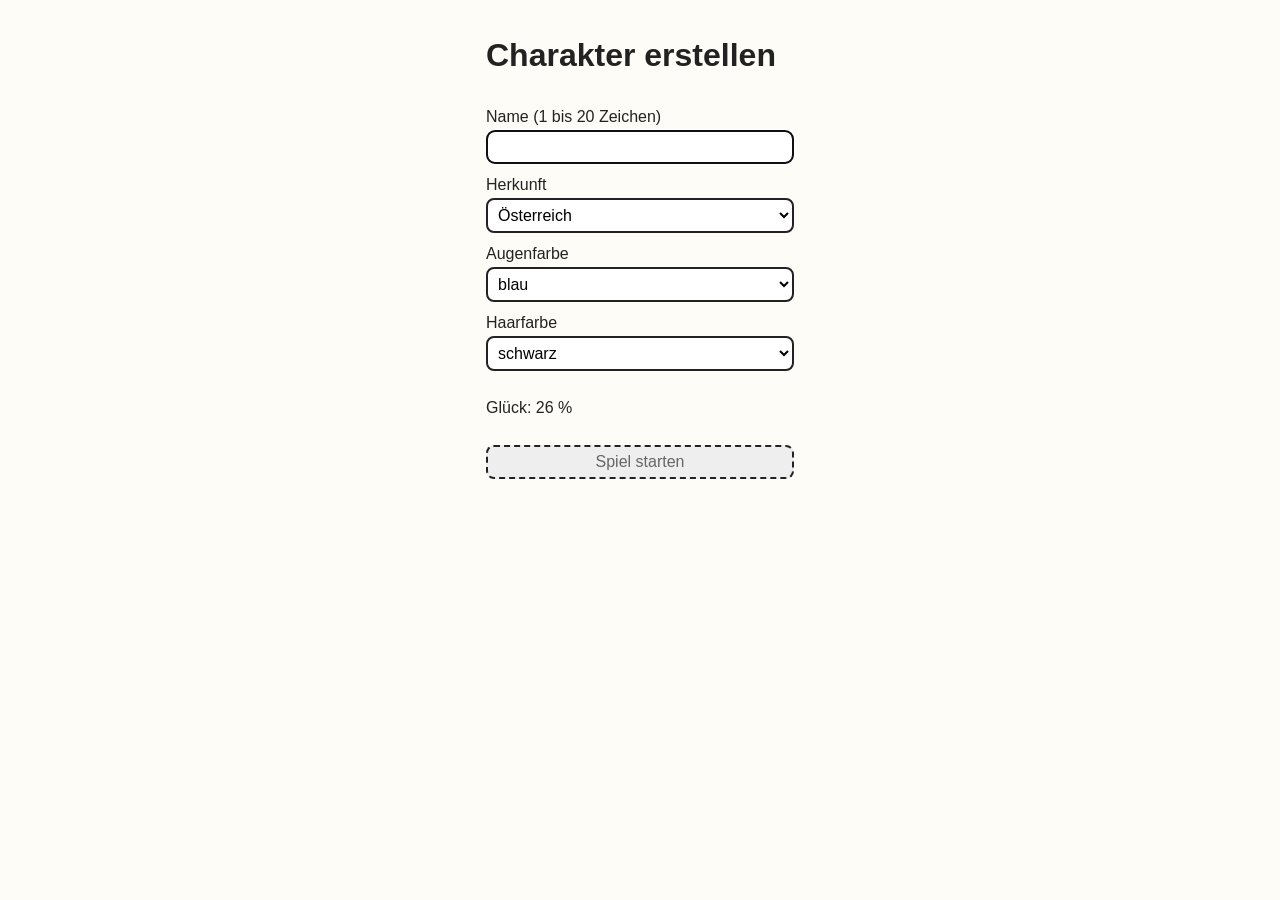
==== index.html @ 1ae452f7 "Benutzeroberfläche und Grafik (Gebiet C) index.html, style.css und ui.js mit Charaktererstellung, Le" ====
<!DOCTYPE html>
<html lang="de">
<head>
  <meta charset="utf-8">
  <meta name="viewport" content="width=device-width, initial-scale=1">
  <title>Idle-Game</title>
  <link rel="stylesheet" href="style.css">
</head>
<body>

<form id="erstellung" hidden>
  <h1>Charakter erstellen</h1>
  <label>Name (1 bis 20 Zeichen)
    <input id="name" maxlength="20" autocomplete="off" required>
  </label>
  <label>Herkunft <select id="herkunft"></select></label>
  <label>Augenfarbe <select id="augenfarbe"></select></label>
  <label>Haarfarbe <select id="haarfarbe"></select></label>
  <p id="glueck"></p>
  <button id="starten" disabled>Spiel starten</button>
</form>

<main id="spiel" hidden>
  <header id="leiste">
    <div>Guthaben <strong id="guthaben">0</strong></div>
    <div>Ertrag pro Sekunde <strong id="proSekunde">0</strong></div>
    <div id="fortschritt"></div>
    <button id="reset" type="button">Reset</button>
    <p id="hinweis" role="status"></p>
  </header>

  <section id="offline" class="meldung" hidden>
    <p id="offlineText"></p>
    <button id="offlineOk" type="button">OK</button>
  </section>
  <section id="abschluss" class="meldung" hidden>
    <p id="abschlussText"></p>
    <button id="neuesSpiel" type="button">Neues Spiel</button>
    <button id="weiterspielen" type="button">Weiterspielen</button>
  </section>

  <div id="karten"></div>
</main>

<script src="kostenkurve.js"></script>
<!-- PLATZHALTER: durch economy.js ersetzen, sobald Gebiet A die Datei liefert -->
<script src="economy-platzhalter.js"></script>
<script src="storage.js"></script>
<script src="game.js"></script>
<script src="format.js"></script>
<script src="figures.js"></script>
<script src="ui.js"></script>
</body>
</html>
---- style.css ----
/* Oberfläche (Gebiet C): Strichmännchen-Stil, bedienbar ab 360 Pixel Breite */
* { box-sizing: border-box; }

body {
  margin: 0;
  font-family: "Comic Sans MS", "Chalkboard SE", "Comic Neue", sans-serif;
  color: #222;
  background: #fdfcf7;
}

[hidden] { display: none !important; }

button {
  font: inherit;
  padding: 6px 10px;
  border: 2px solid #222;
  border-radius: 8px;
  background: #ffe873;
  cursor: pointer;
}
/* Deaktiviert ist nicht nur an der Farbe erkennbar, sondern auch am gestrichelten Rand (C-N4) */
button:disabled {
  border-style: dashed;
  background: #eee;
  color: #666;
  cursor: not-allowed;
}

/* Charaktererstellung */
#erstellung {
  max-width: 340px;
  margin: 0 auto;
  padding: 16px;
  display: grid;
  gap: 12px;
}
#erstellung label { display: grid; gap: 4px; }
#erstellung input, #erstellung select {
  font: inherit;
  padding: 6px;
  border: 2px solid #222;
  border-radius: 8px;
  background: #fff;
}

/* Feste Leiste (C-F5) */
#leiste {
  position: sticky;
  top: 0;
  z-index: 1;
  display: flex;
  flex-wrap: wrap;
  align-items: center;
  gap: 4px 16px;
  padding: 8px 12px;
  background: #fff;
  border-bottom: 3px solid #222;
}
#leiste strong { font-size: 1.2em; }
#reset { margin-left: auto; background: #fff; }
#hinweis { flex-basis: 100%; margin: 0; min-height: 1.3em; }

.meldung {
  margin: 12px;
  padding: 12px;
  border: 3px solid #222;
  border-radius: 12px;
  background: #d9f5d0;
}
.meldung p { margin: 0 0 8px; }

/* Level-Karten: am Handy untereinander, ab 900 Pixel in drei Spalten */
#karten {
  display: grid;
  gap: 12px;
  padding: 12px;
}
@media (min-width: 900px) {
  #karten { grid-template-columns: repeat(3, 1fr); }
}

.karte {
  display: grid;
  grid-template-columns: 56px 1fr auto;
  align-items: center;
  gap: 4px 10px;
  padding: 10px;
  border: 3px solid #222;
  border-radius: 12px;
  background: #fff;
}
.karte.gesperrt { border-style: dashed; background: #eee; color: #666; }
.karte.automatisiert { background: #e3f1ff; }
.karte svg { display: block; width: 56px; }
.karte h2 { margin: 0; font-size: 1.1em; }
.karte p { margin: 2px 0; font-size: 0.9em; }
.buttons { display: grid; gap: 6px; }

/* Cooldown-Balken am unteren Rand (C-F3) */
.balken {
  grid-column: 1 / -1;
  height: 8px;
  border: 2px solid #222;
  border-radius: 4px;
  overflow: hidden;
}
.balken i {
  display: block;
  width: 0;
  height: 100%;
  background: #e2574c;
}
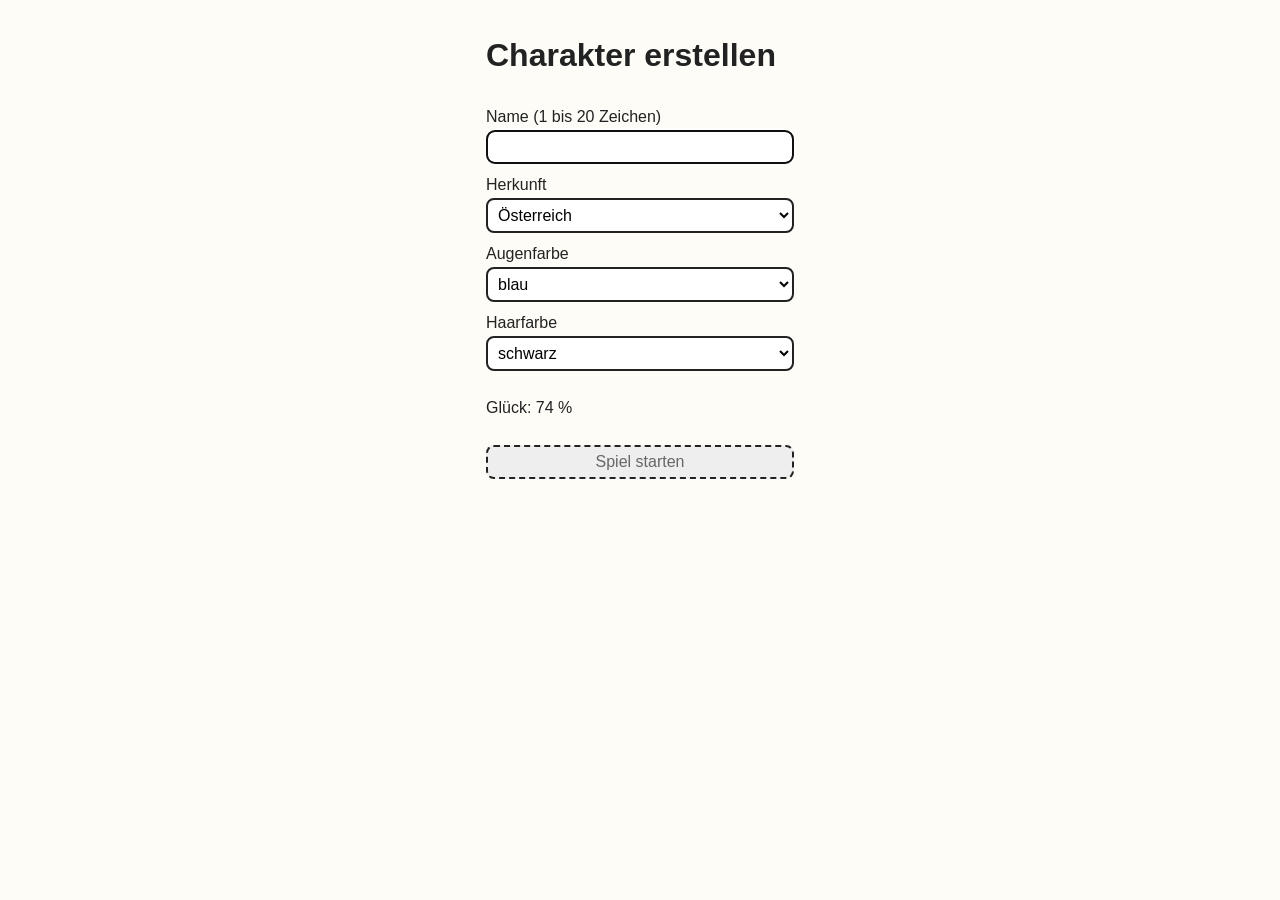
==== commit ca1bb43f: "Implement Angelika's game economy and balancing simulation" ====
--- a/index.html
+++ b/index.html
@@ -43,8 +43,7 @@
 </main>
 
 <script src="kostenkurve.js"></script>
-<!-- PLATZHALTER: durch economy.js ersetzen, sobald Gebiet A die Datei liefert -->
-<script src="economy-platzhalter.js"></script>
+<script src="economy.js"></script>
 <script src="storage.js"></script>
 <script src="game.js"></script>
 <script src="format.js"></script>
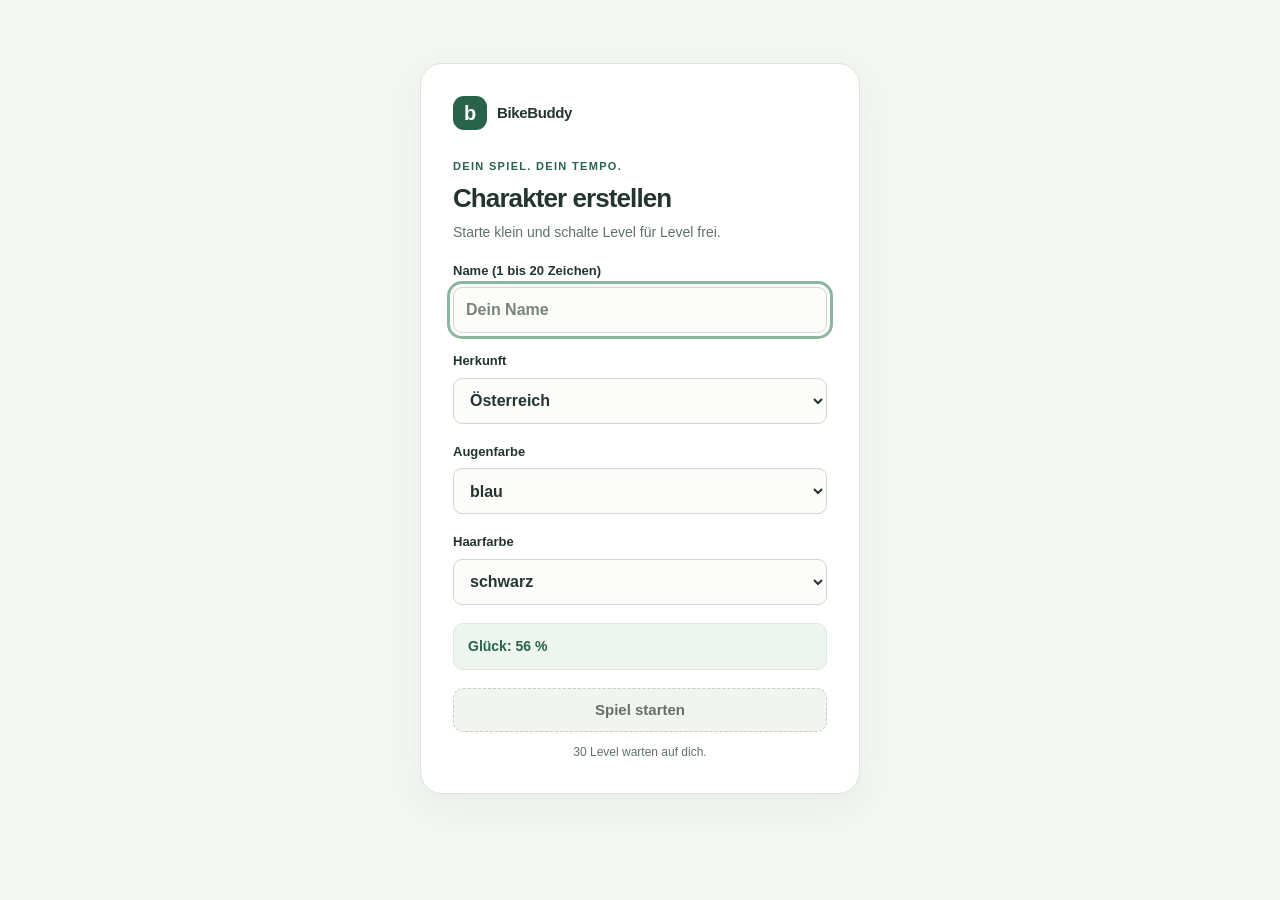
==== commit 828e0d3f: "Polish game design and correct Angelika documentation" ====
--- a/index.html
+++ b/index.html
@@ -3,27 +3,34 @@
 <head>
   <meta charset="utf-8">
   <meta name="viewport" content="width=device-width, initial-scale=1">
-  <title>Idle-Game</title>
-  <link rel="stylesheet" href="style.css">
+  <title>BikeBuddy · Idle-Game</title>
+  <link rel="stylesheet" href="style.css?v=2">
 </head>
 <body>
 
 <form id="erstellung" hidden>
-  <h1>Charakter erstellen</h1>
+  <div class="brand"><span class="brand-icon" aria-hidden="true">b</span>BikeBuddy</div>
+  <div class="form-intro">
+    <span class="eyebrow">Dein Spiel. Dein Tempo.</span>
+    <h1>Charakter erstellen</h1>
+    <p>Starte klein und schalte Level für Level frei.</p>
+  </div>
   <label>Name (1 bis 20 Zeichen)
-    <input id="name" maxlength="20" autocomplete="off" required>
+    <input id="name" maxlength="20" autocomplete="off" placeholder="Dein Name" required>
   </label>
   <label>Herkunft <select id="herkunft"></select></label>
   <label>Augenfarbe <select id="augenfarbe"></select></label>
   <label>Haarfarbe <select id="haarfarbe"></select></label>
   <p id="glueck"></p>
   <button id="starten" disabled>Spiel starten</button>
+  <p class="form-note">30 Level warten auf dich.</p>
 </form>
 
 <main id="spiel" hidden>
   <header id="leiste">
-    <div>Guthaben <strong id="guthaben">0</strong></div>
-    <div>Ertrag pro Sekunde <strong id="proSekunde">0</strong></div>
+    <div class="brand"><span class="brand-icon" aria-hidden="true">b</span>BikeBuddy</div>
+    <div class="stat">Guthaben <strong id="guthaben">0</strong></div>
+    <div class="stat">Ertrag pro Sekunde <strong id="proSekunde">0</strong></div>
     <div id="fortschritt"></div>
     <button id="reset" type="button">Reset</button>
     <p id="hinweis" role="status"></p>
@@ -39,6 +46,11 @@
     <button id="weiterspielen" type="button">Weiterspielen</button>
   </section>
 
+  <div class="spiel-intro">
+    <span class="eyebrow">Ein Level nach dem anderen</span>
+    <h1>Dein Fortschritt</h1>
+    <p>Farmen, automatisieren, weiterkommen.</p>
+  </div>
   <div id="karten"></div>
 </main>
 
--- a/style.css
+++ b/style.css
@@ -1,112 +1,156 @@
-/* Oberfläche (Gebiet C): Strichmännchen-Stil, bedienbar ab 360 Pixel Breite */
+/* Dezente Modernisierung; Strichmännchen und Spielablauf bleiben erhalten. */
+:root {
+  color-scheme: light;
+  --background: #f5f7f3;
+  --surface: #fff;
+  --text: #24352e;
+  --muted: #627168;
+  --line: #dce4dd;
+  --green: #28634a;
+  --green-dark: #1c4c37;
+  --green-soft: #edf5ee;
+}
 * { box-sizing: border-box; }
-
 body {
   margin: 0;
-  font-family: "Comic Sans MS", "Chalkboard SE", "Comic Neue", sans-serif;
-  color: #222;
-  background: #fdfcf7;
+  background: var(--background);
+  color: var(--text);
+  font: 15px/1.5 -apple-system, BlinkMacSystemFont, "Segoe UI", sans-serif;
+  -webkit-font-smoothing: antialiased;
 }
-
 [hidden] { display: none !important; }
-
+button, input, select { font: inherit; }
 button {
-  font: inherit;
-  padding: 6px 10px;
-  border: 2px solid #222;
-  border-radius: 8px;
-  background: #ffe873;
+  min-height: 44px;
+  padding: 10px 16px;
+  border: 1px solid var(--green);
+  border-radius: 10px;
+  background: var(--green);
+  color: white;
+  font-weight: 600;
   cursor: pointer;
+  transition: background .15s ease, border-color .15s ease;
 }
-/* Deaktiviert ist nicht nur an der Farbe erkennbar, sondern auch am gestrichelten Rand (C-N4) */
+button:hover:not(:disabled) { background: var(--green-dark); border-color: var(--green-dark); }
+button:focus-visible, input:focus-visible, select:focus-visible {
+  outline: 3px solid #8cb6a0;
+  outline-offset: 3px;
+}
+/* Gestrichelter Rand kennzeichnet deaktivierte Buttons auch ohne Farbe. */
 button:disabled {
+  border-color: #c4cec5;
   border-style: dashed;
-  background: #eee;
-  color: #666;
+  background: #f2f4f0;
+  color: #657068;
   cursor: not-allowed;
 }
+.brand { display: flex; align-items: center; gap: 10px; font-weight: 700; letter-spacing: -.025em; }
+.brand-icon {
+  display: grid; place-items: center;
+  width: 34px; height: 34px;
+  border-radius: 11px;
+  background: var(--green); color: white;
+  font-size: 20px;
+}
+.eyebrow { color: var(--green); font-size: 11px; font-weight: 700; letter-spacing: .12em; text-transform: uppercase; }
 
 /* Charaktererstellung */
 #erstellung {
-  max-width: 340px;
-  margin: 0 auto;
-  padding: 16px;
   display: grid;
-  gap: 12px;
+  gap: 18px;
+  width: min(440px, calc(100% - 32px));
+  margin: clamp(24px, 7vh, 72px) auto;
+  padding: 32px;
+  background: var(--surface);
+  border: 1px solid var(--line);
+  border-radius: 22px;
+  box-shadow: 0 12px 40px #203a2910;
 }
-#erstellung label { display: grid; gap: 4px; }
+#erstellung .brand { margin-bottom: 6px; }
+.form-intro h1 { margin: 6px 0 8px; font-size: 26px; line-height: 1.2; letter-spacing: -.035em; }
+.form-intro p { margin: 0; color: var(--muted); font-size: 14px; }
+#erstellung label { display: grid; gap: 7px; font-size: 13px; font-weight: 600; }
 #erstellung input, #erstellung select {
-  font: inherit;
-  padding: 6px;
-  border: 2px solid #222;
-  border-radius: 8px;
-  background: #fff;
+  width: 100%; min-width: 0; min-height: 46px;
+  padding: 10px 12px;
+  border: 1px solid #cdd8cf;
+  border-radius: 9px;
+  background: #fcfdfb;
+  color: var(--text);
+  font-size: 16px;
 }
+#erstellung input::placeholder { color: #78847c; }
+#glueck {
+  margin: 0; padding: 12px 14px;
+  border: 1px solid #dbe9de; border-radius: 10px;
+  background: var(--green-soft); color: var(--green);
+  font-size: 14px; font-weight: 600;
+}
+#starten { width: 100%; }
+.form-note { margin: -7px 0 0; text-align: center; color: var(--muted); font-size: 12px; }
 
-/* Feste Leiste (C-F5) */
+/* Guthaben bleibt beim Scrollen sichtbar. */
 #leiste {
-  position: sticky;
-  top: 0;
-  z-index: 1;
-  display: flex;
-  flex-wrap: wrap;
-  align-items: center;
-  gap: 4px 16px;
-  padding: 8px 12px;
-  background: #fff;
-  border-bottom: 3px solid #222;
+  position: sticky; top: 0; z-index: 1;
+  display: flex; flex-wrap: wrap; align-items: center;
+  gap: 12px 28px;
+  padding: 16px max(20px, calc((100vw - 1152px) / 2));
+  background: var(--surface);
+  border-bottom: 1px solid var(--line);
+  box-shadow: 0 3px 16px #203a2905;
 }
-#leiste strong { font-size: 1.2em; }
-#reset { margin-left: auto; background: #fff; }
-#hinweis { flex-basis: 100%; margin: 0; min-height: 1.3em; }
+#leiste .brand { margin-right: auto; }
+.stat { display: grid; gap: 2px; font-size: 11px; font-weight: 600; color: var(--muted); }
+#leiste .stat strong { color: var(--text); font-size: 22px; line-height: 1.2; font-variant-numeric: tabular-nums; letter-spacing: -.03em; }
+#fortschritt { padding: 6px 10px; border-radius: 7px; background: var(--green-soft); color: var(--green); font-size: 12px; font-weight: 600; }
+#reset, #weiterspielen { background: white; color: var(--muted); border-color: var(--line); }
+#reset:hover, #weiterspielen:hover { background: #f0f3ee; color: var(--text); border-color: #b3c4b6; }
+#reset { font-size: 12px; }
+#hinweis { flex-basis: 100%; margin: 0; color: #965327; font-size: 13px; }
+#hinweis:empty { display: none; }
+.spiel-intro { max-width: 1200px; margin: auto; padding: 32px 24px 18px; }
+.spiel-intro h1 { margin: 4px 0; font-size: 27px; letter-spacing: -.04em; }
+.spiel-intro p { margin: 0; color: var(--muted); font-size: 14px; }
+.meldung {
+  max-width: 1152px; margin: 20px auto 0; padding: 20px;
+  border: 1px solid #bcd7c3; border-radius: 14px;
+  background: var(--green-soft);
+}
+.meldung p { margin: 0 0 12px; overflow-wrap: anywhere; }
 
-.meldung {
-  margin: 12px;
-  padding: 12px;
-  border: 3px solid #222;
-  border-radius: 12px;
-  background: #d9f5d0;
+/* Eine Spalte am Handy; ab 900 Pixel drei gleich breite Spalten. */
+#karten { display: grid; gap: 16px; max-width: 1200px; margin: auto; padding: 0 24px 40px; }
+.karte {
+  display: grid; grid-template-columns: 52px minmax(0, 1fr);
+  align-content: start; align-items: center;
+  gap: 14px; min-width: 0; padding: 20px;
+  border: 1px solid var(--line); border-radius: 15px;
+  background: var(--surface);
+  box-shadow: 0 3px 12px #203a2904;
 }
-.meldung p { margin: 0 0 8px; }
-
-/* Level-Karten: am Handy untereinander, ab 900 Pixel in drei Spalten */
-#karten {
-  display: grid;
-  gap: 12px;
-  padding: 12px;
+.karte.freigeschaltet { border-color: #94b49e; }
+.karte.gesperrt { border-style: dashed; background: #f0f3ee; color: #66736a; box-shadow: none; }
+.karte.automatisiert { background: var(--green-soft); border-color: #bcd7c3; }
+.figur { display: grid; place-items: center; padding: 6px 2px; background: #f5f7f1; border-radius: 10px; }
+.karte.gesperrt .figur { background: #e8ede6; }
+.karte svg { display: block; width: 46px; height: auto; }
+.karte h2 { margin: 0 0 3px; font-size: 16px; letter-spacing: -.02em; }
+.karte p { margin: 3px 0; font-size: 12px; overflow-wrap: anywhere; }
+.karte p:last-child { color: var(--muted); }
+.buttons { grid-column: 1 / -1; display: flex; gap: 8px; }
+.buttons:empty { display: none; }
+.buttons button { flex: 1; min-width: 0; padding: 8px 10px; font-size: 12px; line-height: 1.45; }
+.balken { grid-column: 1 / -1; height: 5px; overflow: hidden; border-radius: 4px; background: #e4ebe3; }
+.balken i { display: block; width: 0; height: 100%; background: #719b7f; }
+@media (min-width: 900px) { #karten { grid-template-columns: repeat(3, minmax(0, 1fr)); } }
+@media (max-width: 650px) {
+  #erstellung { padding: 24px; }
+  #leiste { gap: 12px 20px; padding: 14px 18px; }
+  #leiste .brand { flex-basis: calc(100% - 100px); order: -2; }
+  #reset { order: -1; margin-left: auto; }
+  #fortschritt { margin-left: auto; }
+  .spiel-intro { padding: 24px 18px 16px; }
+  #karten { padding: 0 18px 28px; gap: 12px; }
+  .meldung { margin: 14px 18px 0; }
 }
-@media (min-width: 900px) {
-  #karten { grid-template-columns: repeat(3, 1fr); }
-}
-
-.karte {
-  display: grid;
-  grid-template-columns: 56px 1fr auto;
-  align-items: center;
-  gap: 4px 10px;
-  padding: 10px;
-  border: 3px solid #222;
-  border-radius: 12px;
-  background: #fff;
-}
-.karte.gesperrt { border-style: dashed; background: #eee; color: #666; }
-.karte.automatisiert { background: #e3f1ff; }
-.karte svg { display: block; width: 56px; }
-.karte h2 { margin: 0; font-size: 1.1em; }
-.karte p { margin: 2px 0; font-size: 0.9em; }
-.buttons { display: grid; gap: 6px; }
-
-/* Cooldown-Balken am unteren Rand (C-F3) */
-.balken {
-  grid-column: 1 / -1;
-  height: 8px;
-  border: 2px solid #222;
-  border-radius: 4px;
-  overflow: hidden;
-}
-.balken i {
-  display: block;
-  width: 0;
-  height: 100%;
-  background: #e2574c;
-}
+@media (prefers-reduced-motion: reduce) { button { transition: none; } }
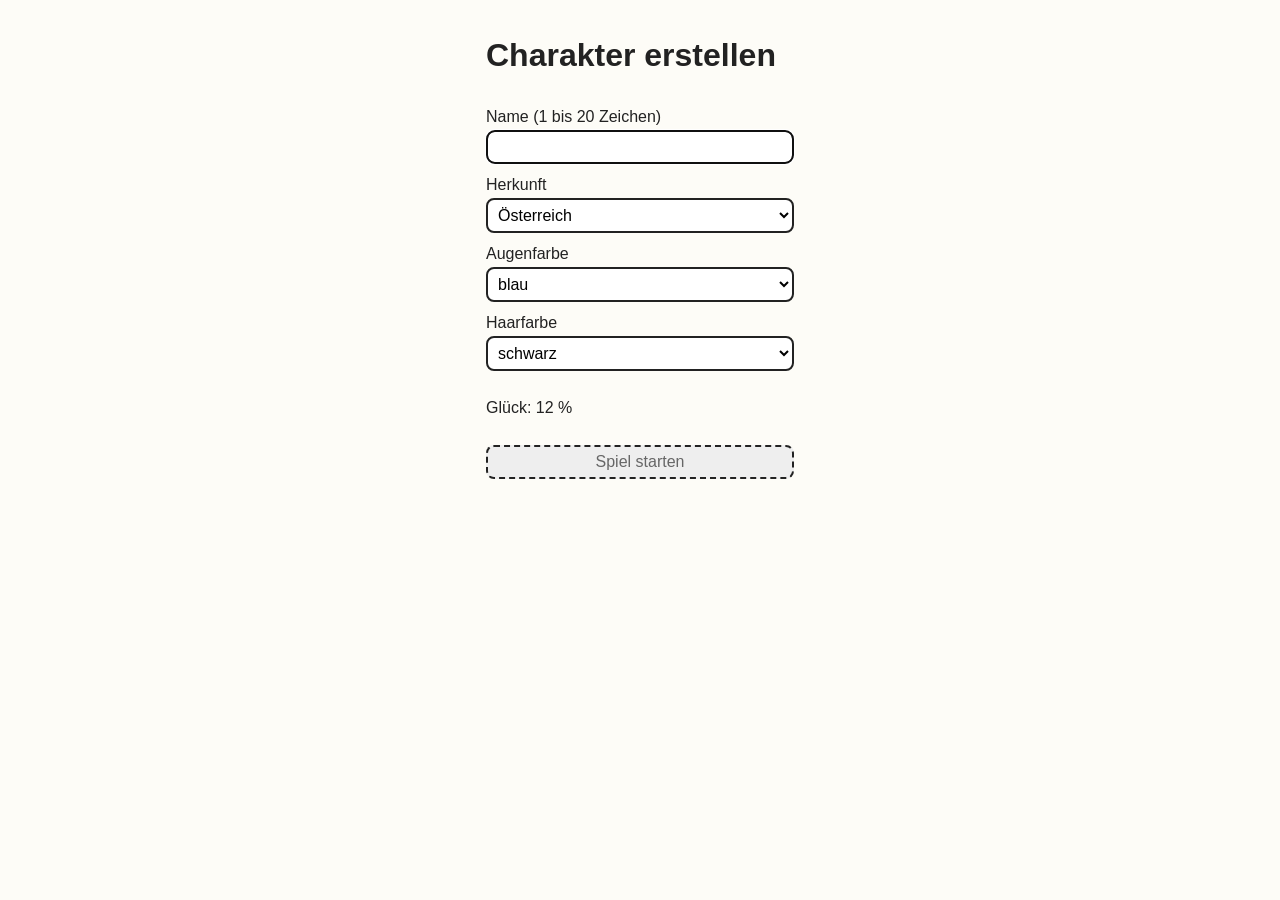
==== commit 8f06274e: "Restore Gregor's integrated UI and correct Angelika documentation" ====
--- a/index.html
+++ b/index.html
@@ -3,34 +3,27 @@
 <head>
   <meta charset="utf-8">
   <meta name="viewport" content="width=device-width, initial-scale=1">
-  <title>BikeBuddy · Idle-Game</title>
-  <link rel="stylesheet" href="style.css?v=2">
+  <title>Idle-Game</title>
+  <link rel="stylesheet" href="style.css">
 </head>
 <body>
 
 <form id="erstellung" hidden>
-  <div class="brand"><span class="brand-icon" aria-hidden="true">b</span>BikeBuddy</div>
-  <div class="form-intro">
-    <span class="eyebrow">Dein Spiel. Dein Tempo.</span>
-    <h1>Charakter erstellen</h1>
-    <p>Starte klein und schalte Level für Level frei.</p>
-  </div>
+  <h1>Charakter erstellen</h1>
   <label>Name (1 bis 20 Zeichen)
-    <input id="name" maxlength="20" autocomplete="off" placeholder="Dein Name" required>
+    <input id="name" maxlength="20" autocomplete="off" required>
   </label>
   <label>Herkunft <select id="herkunft"></select></label>
   <label>Augenfarbe <select id="augenfarbe"></select></label>
   <label>Haarfarbe <select id="haarfarbe"></select></label>
   <p id="glueck"></p>
   <button id="starten" disabled>Spiel starten</button>
-  <p class="form-note">30 Level warten auf dich.</p>
 </form>
 
 <main id="spiel" hidden>
   <header id="leiste">
-    <div class="brand"><span class="brand-icon" aria-hidden="true">b</span>BikeBuddy</div>
-    <div class="stat">Guthaben <strong id="guthaben">0</strong></div>
-    <div class="stat">Ertrag pro Sekunde <strong id="proSekunde">0</strong></div>
+    <div>Guthaben <strong id="guthaben">0</strong></div>
+    <div>Ertrag pro Sekunde <strong id="proSekunde">0</strong></div>
     <div id="fortschritt"></div>
     <button id="reset" type="button">Reset</button>
     <p id="hinweis" role="status"></p>
@@ -46,11 +39,6 @@
     <button id="weiterspielen" type="button">Weiterspielen</button>
   </section>
 
-  <div class="spiel-intro">
-    <span class="eyebrow">Ein Level nach dem anderen</span>
-    <h1>Dein Fortschritt</h1>
-    <p>Farmen, automatisieren, weiterkommen.</p>
-  </div>
   <div id="karten"></div>
 </main>
 
--- a/style.css
+++ b/style.css
@@ -1,156 +1,112 @@
-/* Dezente Modernisierung; Strichmännchen und Spielablauf bleiben erhalten. */
-:root {
-  color-scheme: light;
-  --background: #f5f7f3;
-  --surface: #fff;
-  --text: #24352e;
-  --muted: #627168;
-  --line: #dce4dd;
-  --green: #28634a;
-  --green-dark: #1c4c37;
-  --green-soft: #edf5ee;
-}
+/* Oberfläche (Gebiet C): Strichmännchen-Stil, bedienbar ab 360 Pixel Breite */
 * { box-sizing: border-box; }
+
 body {
   margin: 0;
-  background: var(--background);
-  color: var(--text);
-  font: 15px/1.5 -apple-system, BlinkMacSystemFont, "Segoe UI", sans-serif;
-  -webkit-font-smoothing: antialiased;
+  font-family: "Comic Sans MS", "Chalkboard SE", "Comic Neue", sans-serif;
+  color: #222;
+  background: #fdfcf7;
 }
+
 [hidden] { display: none !important; }
-button, input, select { font: inherit; }
+
 button {
-  min-height: 44px;
-  padding: 10px 16px;
-  border: 1px solid var(--green);
-  border-radius: 10px;
-  background: var(--green);
-  color: white;
-  font-weight: 600;
+  font: inherit;
+  padding: 6px 10px;
+  border: 2px solid #222;
+  border-radius: 8px;
+  background: #ffe873;
   cursor: pointer;
-  transition: background .15s ease, border-color .15s ease;
 }
-button:hover:not(:disabled) { background: var(--green-dark); border-color: var(--green-dark); }
-button:focus-visible, input:focus-visible, select:focus-visible {
-  outline: 3px solid #8cb6a0;
-  outline-offset: 3px;
-}
-/* Gestrichelter Rand kennzeichnet deaktivierte Buttons auch ohne Farbe. */
+/* Deaktiviert ist nicht nur an der Farbe erkennbar, sondern auch am gestrichelten Rand (C-N4) */
 button:disabled {
-  border-color: #c4cec5;
   border-style: dashed;
-  background: #f2f4f0;
-  color: #657068;
+  background: #eee;
+  color: #666;
   cursor: not-allowed;
 }
-.brand { display: flex; align-items: center; gap: 10px; font-weight: 700; letter-spacing: -.025em; }
-.brand-icon {
-  display: grid; place-items: center;
-  width: 34px; height: 34px;
-  border-radius: 11px;
-  background: var(--green); color: white;
-  font-size: 20px;
-}
-.eyebrow { color: var(--green); font-size: 11px; font-weight: 700; letter-spacing: .12em; text-transform: uppercase; }
 
 /* Charaktererstellung */
 #erstellung {
+  max-width: 340px;
+  margin: 0 auto;
+  padding: 16px;
   display: grid;
-  gap: 18px;
-  width: min(440px, calc(100% - 32px));
-  margin: clamp(24px, 7vh, 72px) auto;
-  padding: 32px;
-  background: var(--surface);
-  border: 1px solid var(--line);
-  border-radius: 22px;
-  box-shadow: 0 12px 40px #203a2910;
+  gap: 12px;
 }
-#erstellung .brand { margin-bottom: 6px; }
-.form-intro h1 { margin: 6px 0 8px; font-size: 26px; line-height: 1.2; letter-spacing: -.035em; }
-.form-intro p { margin: 0; color: var(--muted); font-size: 14px; }
-#erstellung label { display: grid; gap: 7px; font-size: 13px; font-weight: 600; }
+#erstellung label { display: grid; gap: 4px; }
 #erstellung input, #erstellung select {
-  width: 100%; min-width: 0; min-height: 46px;
-  padding: 10px 12px;
-  border: 1px solid #cdd8cf;
-  border-radius: 9px;
-  background: #fcfdfb;
-  color: var(--text);
-  font-size: 16px;
+  font: inherit;
+  padding: 6px;
+  border: 2px solid #222;
+  border-radius: 8px;
+  background: #fff;
 }
-#erstellung input::placeholder { color: #78847c; }
-#glueck {
-  margin: 0; padding: 12px 14px;
-  border: 1px solid #dbe9de; border-radius: 10px;
-  background: var(--green-soft); color: var(--green);
-  font-size: 14px; font-weight: 600;
+
+/* Feste Leiste (C-F5) */
+#leiste {
+  position: sticky;
+  top: 0;
+  z-index: 1;
+  display: flex;
+  flex-wrap: wrap;
+  align-items: center;
+  gap: 4px 16px;
+  padding: 8px 12px;
+  background: #fff;
+  border-bottom: 3px solid #222;
 }
-#starten { width: 100%; }
-.form-note { margin: -7px 0 0; text-align: center; color: var(--muted); font-size: 12px; }
+#leiste strong { font-size: 1.2em; }
+#reset { margin-left: auto; background: #fff; }
+#hinweis { flex-basis: 100%; margin: 0; min-height: 1.3em; }
 
-/* Guthaben bleibt beim Scrollen sichtbar. */
-#leiste {
-  position: sticky; top: 0; z-index: 1;
-  display: flex; flex-wrap: wrap; align-items: center;
-  gap: 12px 28px;
-  padding: 16px max(20px, calc((100vw - 1152px) / 2));
-  background: var(--surface);
-  border-bottom: 1px solid var(--line);
-  box-shadow: 0 3px 16px #203a2905;
+.meldung {
+  margin: 12px;
+  padding: 12px;
+  border: 3px solid #222;
+  border-radius: 12px;
+  background: #d9f5d0;
 }
-#leiste .brand { margin-right: auto; }
-.stat { display: grid; gap: 2px; font-size: 11px; font-weight: 600; color: var(--muted); }
-#leiste .stat strong { color: var(--text); font-size: 22px; line-height: 1.2; font-variant-numeric: tabular-nums; letter-spacing: -.03em; }
-#fortschritt { padding: 6px 10px; border-radius: 7px; background: var(--green-soft); color: var(--green); font-size: 12px; font-weight: 600; }
-#reset, #weiterspielen { background: white; color: var(--muted); border-color: var(--line); }
-#reset:hover, #weiterspielen:hover { background: #f0f3ee; color: var(--text); border-color: #b3c4b6; }
-#reset { font-size: 12px; }
-#hinweis { flex-basis: 100%; margin: 0; color: #965327; font-size: 13px; }
-#hinweis:empty { display: none; }
-.spiel-intro { max-width: 1200px; margin: auto; padding: 32px 24px 18px; }
-.spiel-intro h1 { margin: 4px 0; font-size: 27px; letter-spacing: -.04em; }
-.spiel-intro p { margin: 0; color: var(--muted); font-size: 14px; }
-.meldung {
-  max-width: 1152px; margin: 20px auto 0; padding: 20px;
-  border: 1px solid #bcd7c3; border-radius: 14px;
-  background: var(--green-soft);
+.meldung p { margin: 0 0 8px; }
+
+/* Level-Karten: am Handy untereinander, ab 900 Pixel in drei Spalten */
+#karten {
+  display: grid;
+  gap: 12px;
+  padding: 12px;
 }
-.meldung p { margin: 0 0 12px; overflow-wrap: anywhere; }
+@media (min-width: 900px) {
+  #karten { grid-template-columns: repeat(3, 1fr); }
+}
 
-/* Eine Spalte am Handy; ab 900 Pixel drei gleich breite Spalten. */
-#karten { display: grid; gap: 16px; max-width: 1200px; margin: auto; padding: 0 24px 40px; }
 .karte {
-  display: grid; grid-template-columns: 52px minmax(0, 1fr);
-  align-content: start; align-items: center;
-  gap: 14px; min-width: 0; padding: 20px;
-  border: 1px solid var(--line); border-radius: 15px;
-  background: var(--surface);
-  box-shadow: 0 3px 12px #203a2904;
+  display: grid;
+  grid-template-columns: 56px 1fr auto;
+  align-items: center;
+  gap: 4px 10px;
+  padding: 10px;
+  border: 3px solid #222;
+  border-radius: 12px;
+  background: #fff;
 }
-.karte.freigeschaltet { border-color: #94b49e; }
-.karte.gesperrt { border-style: dashed; background: #f0f3ee; color: #66736a; box-shadow: none; }
-.karte.automatisiert { background: var(--green-soft); border-color: #bcd7c3; }
-.figur { display: grid; place-items: center; padding: 6px 2px; background: #f5f7f1; border-radius: 10px; }
-.karte.gesperrt .figur { background: #e8ede6; }
-.karte svg { display: block; width: 46px; height: auto; }
-.karte h2 { margin: 0 0 3px; font-size: 16px; letter-spacing: -.02em; }
-.karte p { margin: 3px 0; font-size: 12px; overflow-wrap: anywhere; }
-.karte p:last-child { color: var(--muted); }
-.buttons { grid-column: 1 / -1; display: flex; gap: 8px; }
-.buttons:empty { display: none; }
-.buttons button { flex: 1; min-width: 0; padding: 8px 10px; font-size: 12px; line-height: 1.45; }
-.balken { grid-column: 1 / -1; height: 5px; overflow: hidden; border-radius: 4px; background: #e4ebe3; }
-.balken i { display: block; width: 0; height: 100%; background: #719b7f; }
-@media (min-width: 900px) { #karten { grid-template-columns: repeat(3, minmax(0, 1fr)); } }
-@media (max-width: 650px) {
-  #erstellung { padding: 24px; }
-  #leiste { gap: 12px 20px; padding: 14px 18px; }
-  #leiste .brand { flex-basis: calc(100% - 100px); order: -2; }
-  #reset { order: -1; margin-left: auto; }
-  #fortschritt { margin-left: auto; }
-  .spiel-intro { padding: 24px 18px 16px; }
-  #karten { padding: 0 18px 28px; gap: 12px; }
-  .meldung { margin: 14px 18px 0; }
+.karte.gesperrt { border-style: dashed; background: #eee; color: #666; }
+.karte.automatisiert { background: #e3f1ff; }
+.karte svg { display: block; width: 56px; }
+.karte h2 { margin: 0; font-size: 1.1em; }
+.karte p { margin: 2px 0; font-size: 0.9em; }
+.buttons { display: grid; gap: 6px; }
+
+/* Cooldown-Balken am unteren Rand (C-F3) */
+.balken {
+  grid-column: 1 / -1;
+  height: 8px;
+  border: 2px solid #222;
+  border-radius: 4px;
+  overflow: hidden;
 }
-@media (prefers-reduced-motion: reduce) { button { transition: none; } }
+.balken i {
+  display: block;
+  width: 0;
+  height: 100%;
+  background: #e2574c;
+}
